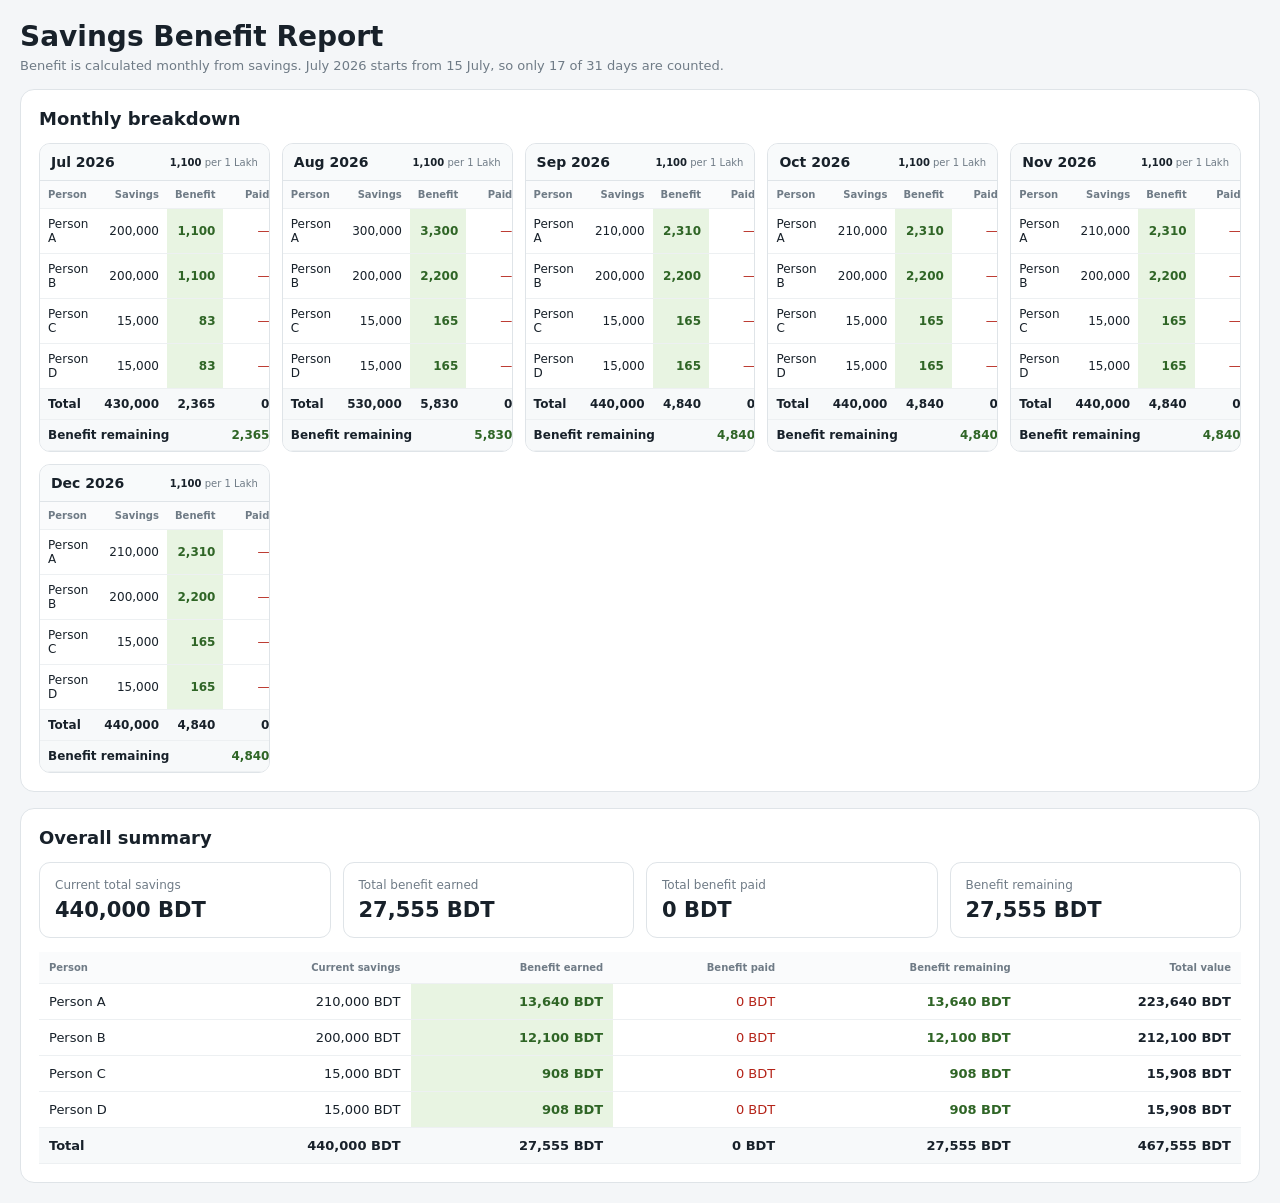
==== home.html @ acb14879 "Add files via upload" ====
<!doctype html>
<html lang="en">
<head>
<meta charset="utf-8">
<meta name="viewport" content="width=device-width,initial-scale=1">
<title>Savings Benefit Report</title>
<style>
*{box-sizing:border-box}
:root{--bg:#f4f6f8;--card:#fff;--line:#dfe4e8;--text:#18212a;--muted:#6f7b86;--dark:#111820;--green:#e8f4e2;--greenText:#2f6526;--red:#b42318}
body{margin:0;font-family:Inter,system-ui,-apple-system,"Segoe UI",sans-serif;background:var(--bg);color:var(--text)}
main{max-width:1500px;margin:auto;padding:20px}
h1{margin:0;font-size:28px}
.subtitle{margin:5px 0 0;color:var(--muted);font-size:13px}
.panel{margin-top:16px;background:var(--card);border:1px solid var(--line);border-radius:14px;padding:18px}
.panel h2{margin:0 0 14px;font-size:18px}
.months{display:grid;grid-template-columns:repeat(auto-fit,minmax(210px,1fr));gap:12px}
.month-card{background:#fff;border:1px solid var(--line);border-radius:11px;overflow:hidden}
.month-header{display:flex;justify-content:space-between;align-items:center;gap:8px;padding:10px 11px;background:#f8fafb;border-bottom:1px solid var(--line)}
.month-header strong{font-size:14px}
.rate{font-size:10px;color:var(--muted);white-space:nowrap}
.rate b{color:var(--text)}
table{width:100%;border-collapse:collapse;font-size:12px}
th,td{padding:8px;border-bottom:1px solid #edf0f2;text-align:right}
th:first-child,td:first-child{text-align:left}
th{background:#fafbfc;color:var(--muted);font-size:10px}
.benefit{background:var(--green);color:var(--greenText);font-weight:700}
.paid{color:var(--red)}
.month-total td{background:#f7f9fa;font-weight:700}
.summary-cards{display:grid;grid-template-columns:repeat(4,1fr);gap:12px}
.summary-card{background:#fff;border:1px solid var(--line);border-radius:11px;padding:15px}
.summary-card span{display:block;color:var(--muted);font-size:12px;margin-bottom:6px}
.summary-card strong{font-size:21px}
.summary-table{margin-top:14px;font-size:13px}
.summary-table th,.summary-table td{padding:10px}
.total-row td{font-weight:800;background:#f7f9fa}
.highlight{color:var(--greenText);font-weight:700}
@media(max-width:900px){
    main{padding:14px}
    .summary-cards{grid-template-columns:repeat(2,1fr)}
    .months{grid-template-columns:repeat(auto-fit,minmax(190px,1fr))}
}
@media(max-width:600px){
    h1{font-size:22px}
    .panel{padding:12px;border-radius:10px}
    .summary-cards{grid-template-columns:1fr 1fr;gap:8px}
    .summary-card{padding:11px}
    .summary-card strong{font-size:17px}
    .months{display:block}
    .month-card{margin-bottom:10px}
    .month-header{padding:9px 10px}
    table{font-size:11px}
    th,td{padding:7px 6px}
    .summary-table{display:block;overflow-x:auto}
}
@media(max-width:390px){
    main{padding:10px}
    .summary-cards{grid-template-columns:1fr}
}
</style>
</head>
<body>
<main>

<h1>Savings Benefit Report</h1>
<p class="subtitle">Benefit is calculated monthly from savings. July 2026 starts from 15 July, so only 17 of 31 days are counted.</p>

<section class="panel">
<h2>Monthly breakdown</h2>
<div id="months" class="months"></div>
</section>

<section class="panel">
<h2>Overall summary</h2>

<div class="summary-cards">
<div class="summary-card"><span>Current total savings</span><strong id="totalSavings">—</strong></div>
<div class="summary-card"><span>Total benefit earned</span><strong id="totalBenefit">—</strong></div>
<div class="summary-card"><span>Total benefit paid</span><strong id="totalPaid">—</strong></div>
<div class="summary-card"><span>Benefit remaining</span><strong id="remainingBenefit">—</strong></div>
</div>

<table class="summary-table">
<thead>
<tr>
<th>Person</th>
<th>Current savings</th>
<th>Benefit earned</th>
<th>Benefit paid</th>
<th>Benefit remaining</th>
<th>Total value</th>
</tr>
</thead>
<tbody id="summaryBody"></tbody>
</table>

</section>

</main>

<script>
const people=["Person A","Person B","Person C","Person D"];

const reportData=[
["Jul 2026",1100,[200000,200000,15000,15000],[0,0,0,0]],
["Aug 2026",1100,[300000,200000,15000,15000],[0,0,0,0]],
["Sep 2026",1100,[210000,200000,15000,15000],[0,0,0,0]],
["Oct 2026",1100,[210000,200000,15000,15000],[0,0,0,0]],
["Nov 2026",1100,[210000,200000,15000,15000],[0,0,0,0]],
["Dec 2026",1100,[210000,200000,15000,15000],[0,0,0,0]],
["Jan 2027",1100,[210000,200000,15000,15000],[0,0,0,0]],
["Feb 2027",1100,[210000,200000,15000,15000],[0,0,0,0]],
["Mar 2027",1100,[210000,200000,15000,15000],[0,0,0,0]],
["Apr 2027",1100,[210000,200000,15000,15000],[0,0,0,0]],
["May 2027",1100,[210000,200000,15000,15000],[0,0,0,0]],
["Jun 2027",1100,[210000,200000,15000,15000],[0,0,0,0]]
];

const $=id=>document.getElementById(id);
const number=n=>new Intl.NumberFormat("en-US",{maximumFractionDigits:0}).format(Math.round(n));
const money=n=>number(n)+" BDT";

function monthIndex(month){
    const [name,year]=month.split(" ");
    const months=["Jan","Feb","Mar","Apr","May","Jun","Jul","Aug","Sep","Oct","Nov","Dec"];
    return Number(year)*12+months.indexOf(name);
}

function visibleData(){
    const now=new Date();
    const current=now.getFullYear()*12+now.getMonth();
    const start=2026*12+6;
    return reportData.filter(r=>{
        const m=monthIndex(r[0]);
        return m>=start&&m<=current;
    });
}

function benefitFor(month,rate,saving){
    let benefit=saving/100000*rate;
    if(month==="Jul 2026")benefit*=0.5;
    return benefit;
}

function render(){
    const data=visibleData();

    $("months").innerHTML=data.map(([month,rate,savings,paid])=>{
        const benefits=savings.map((v,i)=>benefitFor(month,rate,v));
        const savingsTotal=savings.reduce((a,b)=>a+b,0);
        const benefitTotal=benefits.reduce((a,b)=>a+b,0);
        const paidTotal=paid.reduce((a,b)=>a+b,0);
        const remaining=benefitTotal-paidTotal;

        return `
        <div class="month-card">
            <div class="month-header">
                <strong>${month}</strong>
                <span class="rate"><b>${number(rate)}</b> per 1 Lakh</span>
            </div>
            <table>
                <thead>
                    <tr>
                        <th>Person</th>
                        <th>Savings</th>
                        <th>Benefit</th>
                        <th>Paid</th>
                    </tr>
                </thead>
                <tbody>
                    ${people.map((p,i)=>`
                        <tr>
                            <td>${p}</td>
                            <td>${number(savings[i])}</td>
                            <td class="benefit">${number(benefits[i])}</td>
                            <td class="paid">${paid[i]?number(paid[i]):"—"}</td>
                        </tr>
                    `).join("")}
                    <tr class="month-total">
                        <td>Total</td>
                        <td>${number(savingsTotal)}</td>
                        <td>${number(benefitTotal)}</td>
                        <td>${number(paidTotal)}</td>
                    </tr>
                    <tr class="month-total">
                        <td colspan="3">Benefit remaining</td>
                        <td class="highlight">${number(remaining)}</td>
                    </tr>
                </tbody>
            </table>
        </div>`;
    }).join("");

    if(!data.length){
        $("months").innerHTML='<div class="subtitle">No report data available yet.</div>';
        return;
    }

    const persons=people.map((_,i)=>{
        const currentSavings=data.at(-1)[2][i];
        const earned=data.reduce((s,[month,rate,savings])=>s+benefitFor(month,rate,savings[i]),0);
        const paid=data.reduce((s,m)=>s+(m[3][i]||0),0);
        const remaining=earned-paid;
        return{currentSavings,earned,paid,remaining};
    });

    const totalSavings=persons.reduce((s,p)=>s+p.currentSavings,0);
    const totalBenefit=persons.reduce((s,p)=>s+p.earned,0);
    const totalPaid=persons.reduce((s,p)=>s+p.paid,0);
    const remainingBenefit=totalBenefit-totalPaid;

    $("totalSavings").textContent=money(totalSavings);
    $("totalBenefit").textContent=money(totalBenefit);
    $("totalPaid").textContent=money(totalPaid);
    $("remainingBenefit").textContent=money(remainingBenefit);

    $("summaryBody").innerHTML=
        people.map((p,i)=>`
        <tr>
            <td>${p}</td>
            <td>${money(persons[i].currentSavings)}</td>
            <td class="benefit">${money(persons[i].earned)}</td>
            <td class="paid">${money(persons[i].paid)}</td>
            <td class="highlight">${money(persons[i].remaining)}</td>
            <td><b>${money(persons[i].currentSavings+persons[i].remaining)}</b></td>
        </tr>`).join("")+
        `<tr class="total-row">
            <td>Total</td>
            <td>${money(totalSavings)}</td>
            <td>${money(totalBenefit)}</td>
            <td>${money(totalPaid)}</td>
            <td>${money(remainingBenefit)}</td>
            <td>${money(totalSavings+remainingBenefit)}</td>
        </tr>`;
}

render();
</script>
</body>
</html>
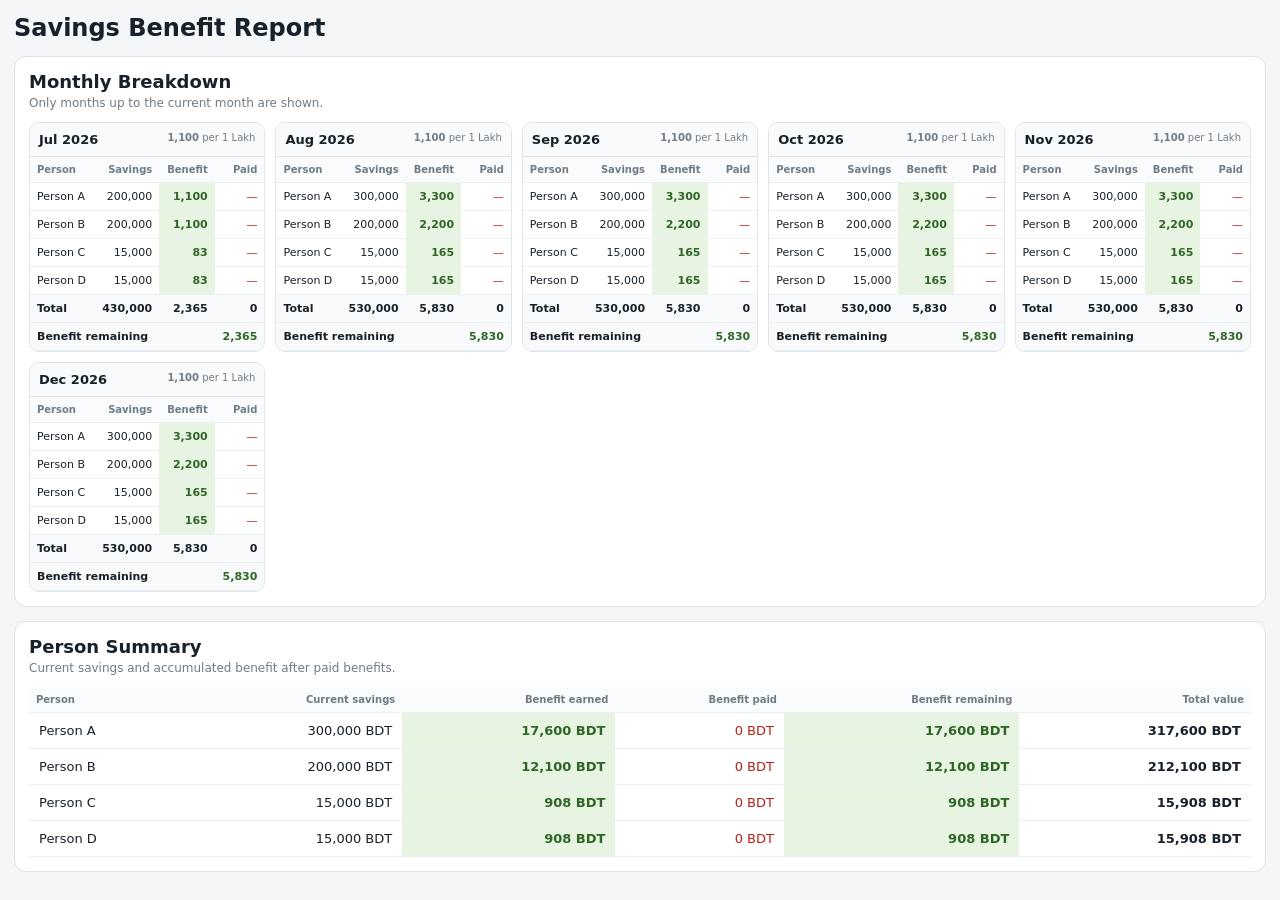
==== commit b727b927: "Update home.html" ====
--- a/home.html
+++ b/home.html
@@ -5,235 +5,80 @@
 <meta name="viewport" content="width=device-width,initial-scale=1">
 <title>Savings Benefit Report</title>
 <style>
-*{box-sizing:border-box}
-:root{--bg:#f4f6f8;--card:#fff;--line:#dfe4e8;--text:#18212a;--muted:#6f7b86;--dark:#111820;--green:#e8f4e2;--greenText:#2f6526;--red:#b42318}
-body{margin:0;font-family:Inter,system-ui,-apple-system,"Segoe UI",sans-serif;background:var(--bg);color:var(--text)}
-main{max-width:1500px;margin:auto;padding:20px}
-h1{margin:0;font-size:28px}
-.subtitle{margin:5px 0 0;color:var(--muted);font-size:13px}
-.panel{margin-top:16px;background:var(--card);border:1px solid var(--line);border-radius:14px;padding:18px}
-.panel h2{margin:0 0 14px;font-size:18px}
-.months{display:grid;grid-template-columns:repeat(auto-fit,minmax(210px,1fr));gap:12px}
-.month-card{background:#fff;border:1px solid var(--line);border-radius:11px;overflow:hidden}
-.month-header{display:flex;justify-content:space-between;align-items:center;gap:8px;padding:10px 11px;background:#f8fafb;border-bottom:1px solid var(--line)}
-.month-header strong{font-size:14px}
-.rate{font-size:10px;color:var(--muted);white-space:nowrap}
-.rate b{color:var(--text)}
-table{width:100%;border-collapse:collapse;font-size:12px}
-th,td{padding:8px;border-bottom:1px solid #edf0f2;text-align:right}
-th:first-child,td:first-child{text-align:left}
-th{background:#fafbfc;color:var(--muted);font-size:10px}
-.benefit{background:var(--green);color:var(--greenText);font-weight:700}
-.paid{color:var(--red)}
-.month-total td{background:#f7f9fa;font-weight:700}
-.summary-cards{display:grid;grid-template-columns:repeat(4,1fr);gap:12px}
-.summary-card{background:#fff;border:1px solid var(--line);border-radius:11px;padding:15px}
-.summary-card span{display:block;color:var(--muted);font-size:12px;margin-bottom:6px}
-.summary-card strong{font-size:21px}
-.summary-table{margin-top:14px;font-size:13px}
-.summary-table th,.summary-table td{padding:10px}
-.total-row td{font-weight:800;background:#f7f9fa}
-.highlight{color:var(--greenText);font-weight:700}
-@media(max-width:900px){
-    main{padding:14px}
-    .summary-cards{grid-template-columns:repeat(2,1fr)}
-    .months{grid-template-columns:repeat(auto-fit,minmax(190px,1fr))}
-}
-@media(max-width:600px){
-    h1{font-size:22px}
-    .panel{padding:12px;border-radius:10px}
-    .summary-cards{grid-template-columns:1fr 1fr;gap:8px}
-    .summary-card{padding:11px}
-    .summary-card strong{font-size:17px}
-    .months{display:block}
-    .month-card{margin-bottom:10px}
-    .month-header{padding:9px 10px}
-    table{font-size:11px}
-    th,td{padding:7px 6px}
-    .summary-table{display:block;overflow-x:auto}
-}
-@media(max-width:390px){
-    main{padding:10px}
-    .summary-cards{grid-template-columns:1fr}
-}
+*{box-sizing:border-box}body{margin:0;font-family:Inter,system-ui,sans-serif;background:#f4f6f8;color:#18212a}main{max-width:1500px;margin:auto;padding:14px}h1{margin:0;font-size:24px}.sub{margin:4px 0 0;color:#6f7b86;font-size:12px}.panel{margin-top:14px;padding:14px;background:#fff;border:1px solid #dfe4e8;border-radius:12px}.panel h2{margin:0 0 4px;font-size:18px}.months{display:grid;grid-template-columns:repeat(auto-fit,minmax(210px,1fr));gap:10px;margin-top:12px}.month{border:1px solid #dfe4e8;border-radius:10px;overflow:hidden;background:#fff}.head{display:flex;justify-content:space-between;gap:8px;padding:9px;background:#f8fafb;border-bottom:1px solid #dfe4e8}.head strong{font-size:13px}.rate{font-size:10px;color:#6f7b86}table{width:100%;border-collapse:collapse;font-size:11px}th,td{padding:7px;border-bottom:1px solid #edf0f2;text-align:right}th:first-child,td:first-child{text-align:left}th{font-size:10px;color:#6f7b86;background:#fafbfc}.benefit,.remaining{background:#e8f4e2;color:#2f6526;font-weight:700}.paid{color:#b42318}.total td{background:#f7f9fa;font-weight:700}.summary{margin-top:12px}.summary table{font-size:13px}.summary td{padding:10px}.summary .totalval{font-weight:800}
+@media(max-width:600px){main{padding:9px}h1{font-size:21px}.panel{padding:10px}.months{display:block}.month{margin-bottom:9px}.summary thead{display:none}.summary table,.summary tbody,.summary tr,.summary td{display:block;width:100%}.summary tr{margin-bottom:10px;border:1px solid #dfe4e8;border-radius:10px;overflow:hidden}.summary td{display:flex;justify-content:space-between;gap:12px;text-align:right!important;border-bottom:1px solid #edf0f2}.summary td:first-child{display:block;background:#f7f9fa;font-size:15px;font-weight:800;text-align:left!important}.summary td:not(:first-child)::before{content:attr(data-label);color:#6f7b86;font-size:12px;font-weight:400}.summary td:last-child{border-bottom:0;background:#f8fafb}}
 </style>
 </head>
 <body>
 <main>
-
 <h1>Savings Benefit Report</h1>
-<p class="subtitle">Benefit is calculated monthly from savings. July 2026 starts from 15 July, so only 17 of 31 days are counted.</p>
 
 <section class="panel">
-<h2>Monthly breakdown</h2>
+<h2>Monthly Breakdown</h2>
+<p class="sub">Only months up to the current month are shown.</p>
 <div id="months" class="months"></div>
 </section>
 
 <section class="panel">
-<h2>Overall summary</h2>
-
-<div class="summary-cards">
-<div class="summary-card"><span>Current total savings</span><strong id="totalSavings">—</strong></div>
-<div class="summary-card"><span>Total benefit earned</span><strong id="totalBenefit">—</strong></div>
-<div class="summary-card"><span>Total benefit paid</span><strong id="totalPaid">—</strong></div>
-<div class="summary-card"><span>Benefit remaining</span><strong id="remainingBenefit">—</strong></div>
-</div>
-
-<table class="summary-table">
-<thead>
-<tr>
-<th>Person</th>
-<th>Current savings</th>
-<th>Benefit earned</th>
-<th>Benefit paid</th>
-<th>Benefit remaining</th>
-<th>Total value</th>
-</tr>
-</thead>
-<tbody id="summaryBody"></tbody>
-</table>
-
+<h2>Person Summary</h2>
+<p class="sub">Current savings and accumulated benefit after paid benefits.</p>
+<div id="personSummary" class="summary"></div>
 </section>
-
 </main>
 
 <script>
 const people=["Person A","Person B","Person C","Person D"];
-
 const reportData=[
 ["Jul 2026",1100,[200000,200000,15000,15000],[0,0,0,0]],
 ["Aug 2026",1100,[300000,200000,15000,15000],[0,0,0,0]],
-["Sep 2026",1100,[210000,200000,15000,15000],[0,0,0,0]],
-["Oct 2026",1100,[210000,200000,15000,15000],[0,0,0,0]],
-["Nov 2026",1100,[210000,200000,15000,15000],[0,0,0,0]],
-["Dec 2026",1100,[210000,200000,15000,15000],[0,0,0,0]],
-["Jan 2027",1100,[210000,200000,15000,15000],[0,0,0,0]],
-["Feb 2027",1100,[210000,200000,15000,15000],[0,0,0,0]],
-["Mar 2027",1100,[210000,200000,15000,15000],[0,0,0,0]],
-["Apr 2027",1100,[210000,200000,15000,15000],[0,0,0,0]],
-["May 2027",1100,[210000,200000,15000,15000],[0,0,0,0]],
-["Jun 2027",1100,[210000,200000,15000,15000],[0,0,0,0]]
+["Sep 2026",1100,[300000,200000,15000,15000],[0,0,0,0]],
+["Oct 2026",1100,[300000,200000,15000,15000],[0,0,0,0]],
+["Nov 2026",1100,[300000,200000,15000,15000],[0,0,0,0]],
+["Dec 2026",1100,[300000,200000,15000,15000],[0,0,0,0]],
+["Jan 2027",1100,[300000,200000,15000,15000],[0,0,0,0]],
+["Feb 2027",1100,[300000,200000,15000,15000],[0,0,0,0]],
+["Mar 2027",1100,[300000,200000,15000,15000],[0,0,0,0]],
+["Apr 2027",1100,[300000,200000,15000,15000],[0,0,0,0]],
+["May 2027",1100,[300000,200000,15000,15000],[0,0,0,0]],
+["Jun 2027",1100,[300000,200000,15000,15000],[0,0,0,0]]
 ];
 
-const $=id=>document.getElementById(id);
-const number=n=>new Intl.NumberFormat("en-US",{maximumFractionDigits:0}).format(Math.round(n));
-const money=n=>number(n)+" BDT";
-
-function monthIndex(month){
-    const [name,year]=month.split(" ");
-    const months=["Jan","Feb","Mar","Apr","May","Jun","Jul","Aug","Sep","Oct","Nov","Dec"];
-    return Number(year)*12+months.indexOf(name);
-}
-
-function visibleData(){
-    const now=new Date();
-    const current=now.getFullYear()*12+now.getMonth();
-    const start=2026*12+6;
-    return reportData.filter(r=>{
-        const m=monthIndex(r[0]);
-        return m>=start&&m<=current;
-    });
-}
-
-function benefitFor(month,rate,saving){
-    let benefit=saving/100000*rate;
-    if(month==="Jul 2026")benefit*=0.5;
-    return benefit;
-}
+const $=id=>document.getElementById(id),fmt=n=>new Intl.NumberFormat("en-US",{maximumFractionDigits:0}).format(Math.round(n)),money=n=>fmt(n)+" BDT";
+const monthNo=m=>{const[a,y]=m.split(" "),ms=["Jan","Feb","Mar","Apr","May","Jun","Jul","Aug","Sep","Oct","Nov","Dec"];return +y*12+ms.indexOf(a)};
+const data=()=>{const n=new Date(),cur=n.getFullYear()*12+n.getMonth();return reportData.filter(r=>monthNo(r[0])<=cur)};
+const benefit=(m,r,s)=>s/100000*r*(m==="Jul 2026"?.5:1);
 
 function render(){
-    const data=visibleData();
+const d=data();
+if(!d.length){$("months").innerHTML='<p class="sub">No report available yet.</p>';return}
 
-    $("months").innerHTML=data.map(([month,rate,savings,paid])=>{
-        const benefits=savings.map((v,i)=>benefitFor(month,rate,v));
-        const savingsTotal=savings.reduce((a,b)=>a+b,0);
-        const benefitTotal=benefits.reduce((a,b)=>a+b,0);
-        const paidTotal=paid.reduce((a,b)=>a+b,0);
-        const remaining=benefitTotal-paidTotal;
+$("months").innerHTML=d.map(([m,r,s,p])=>{
+const b=s.map(v=>benefit(m,r,v)),st=s.reduce((a,b)=>a+b,0),bt=b.reduce((a,b)=>a+b,0),pt=p.reduce((a,b)=>a+b,0);
+return `<div class="month">
+<div class="head"><strong>${m}</strong><span class="rate"><b>${fmt(r)}</b> per 1 Lakh</span></div>
+<table><thead><tr><th>Person</th><th>Savings</th><th>Benefit</th><th>Paid</th></tr></thead><tbody>
+${people.map((x,i)=>`<tr><td>${x}</td><td>${fmt(s[i])}</td><td class="benefit">${fmt(b[i])}</td><td class="paid">${p[i]?fmt(p[i]):"—"}</td></tr>`).join("")}
+<tr class="total"><td>Total</td><td>${fmt(st)}</td><td>${fmt(bt)}</td><td>${fmt(pt)}</td></tr>
+<tr class="total"><td colspan="3">Benefit remaining</td><td class="remaining">${fmt(bt-pt)}</td></tr>
+</tbody></table></div>`}).join("");
 
-        return `
-        <div class="month-card">
-            <div class="month-header">
-                <strong>${month}</strong>
-                <span class="rate"><b>${number(rate)}</b> per 1 Lakh</span>
-            </div>
-            <table>
-                <thead>
-                    <tr>
-                        <th>Person</th>
-                        <th>Savings</th>
-                        <th>Benefit</th>
-                        <th>Paid</th>
-                    </tr>
-                </thead>
-                <tbody>
-                    ${people.map((p,i)=>`
-                        <tr>
-                            <td>${p}</td>
-                            <td>${number(savings[i])}</td>
-                            <td class="benefit">${number(benefits[i])}</td>
-                            <td class="paid">${paid[i]?number(paid[i]):"—"}</td>
-                        </tr>
-                    `).join("")}
-                    <tr class="month-total">
-                        <td>Total</td>
-                        <td>${number(savingsTotal)}</td>
-                        <td>${number(benefitTotal)}</td>
-                        <td>${number(paidTotal)}</td>
-                    </tr>
-                    <tr class="month-total">
-                        <td colspan="3">Benefit remaining</td>
-                        <td class="highlight">${number(remaining)}</td>
-                    </tr>
-                </tbody>
-            </table>
-        </div>`;
-    }).join("");
+const persons=people.map((_,i)=>{
+const current=d.at(-1)[2][i],earned=d.reduce((x,[m,r,s])=>x+benefit(m,r,s[i]),0),paid=d.reduce((x,m)=>x+(m[3][i]||0),0),remaining=earned-paid;
+return{current,earned,paid,remaining,total:current+remaining};
+});
 
-    if(!data.length){
-        $("months").innerHTML='<div class="subtitle">No report data available yet.</div>';
-        return;
-    }
-
-    const persons=people.map((_,i)=>{
-        const currentSavings=data.at(-1)[2][i];
-        const earned=data.reduce((s,[month,rate,savings])=>s+benefitFor(month,rate,savings[i]),0);
-        const paid=data.reduce((s,m)=>s+(m[3][i]||0),0);
-        const remaining=earned-paid;
-        return{currentSavings,earned,paid,remaining};
-    });
-
-    const totalSavings=persons.reduce((s,p)=>s+p.currentSavings,0);
-    const totalBenefit=persons.reduce((s,p)=>s+p.earned,0);
-    const totalPaid=persons.reduce((s,p)=>s+p.paid,0);
-    const remainingBenefit=totalBenefit-totalPaid;
-
-    $("totalSavings").textContent=money(totalSavings);
-    $("totalBenefit").textContent=money(totalBenefit);
-    $("totalPaid").textContent=money(totalPaid);
-    $("remainingBenefit").textContent=money(remainingBenefit);
-
-    $("summaryBody").innerHTML=
-        people.map((p,i)=>`
-        <tr>
-            <td>${p}</td>
-            <td>${money(persons[i].currentSavings)}</td>
-            <td class="benefit">${money(persons[i].earned)}</td>
-            <td class="paid">${money(persons[i].paid)}</td>
-            <td class="highlight">${money(persons[i].remaining)}</td>
-            <td><b>${money(persons[i].currentSavings+persons[i].remaining)}</b></td>
-        </tr>`).join("")+
-        `<tr class="total-row">
-            <td>Total</td>
-            <td>${money(totalSavings)}</td>
-            <td>${money(totalBenefit)}</td>
-            <td>${money(totalPaid)}</td>
-            <td>${money(remainingBenefit)}</td>
-            <td>${money(totalSavings+remainingBenefit)}</td>
-        </tr>`;
+$("personSummary").innerHTML=`<table><thead><tr><th>Person</th><th>Current savings</th><th>Benefit earned</th><th>Benefit paid</th><th>Benefit remaining</th><th>Total value</th></tr></thead><tbody>
+${people.map((p,i)=>`<tr>
+<td>${p}</td>
+<td data-label="Current savings">${money(persons[i].current)}</td>
+<td data-label="Benefit earned" class="benefit">${money(persons[i].earned)}</td>
+<td data-label="Benefit paid" class="paid">${money(persons[i].paid)}</td>
+<td data-label="Benefit remaining" class="remaining">${money(persons[i].remaining)}</td>
+<td data-label="Total value" class="totalval">${money(persons[i].total)}</td>
+</tr>`).join("")}
+</tbody></table>`;
 }
-
 render();
 </script>
 </body>
-</html>+</html>
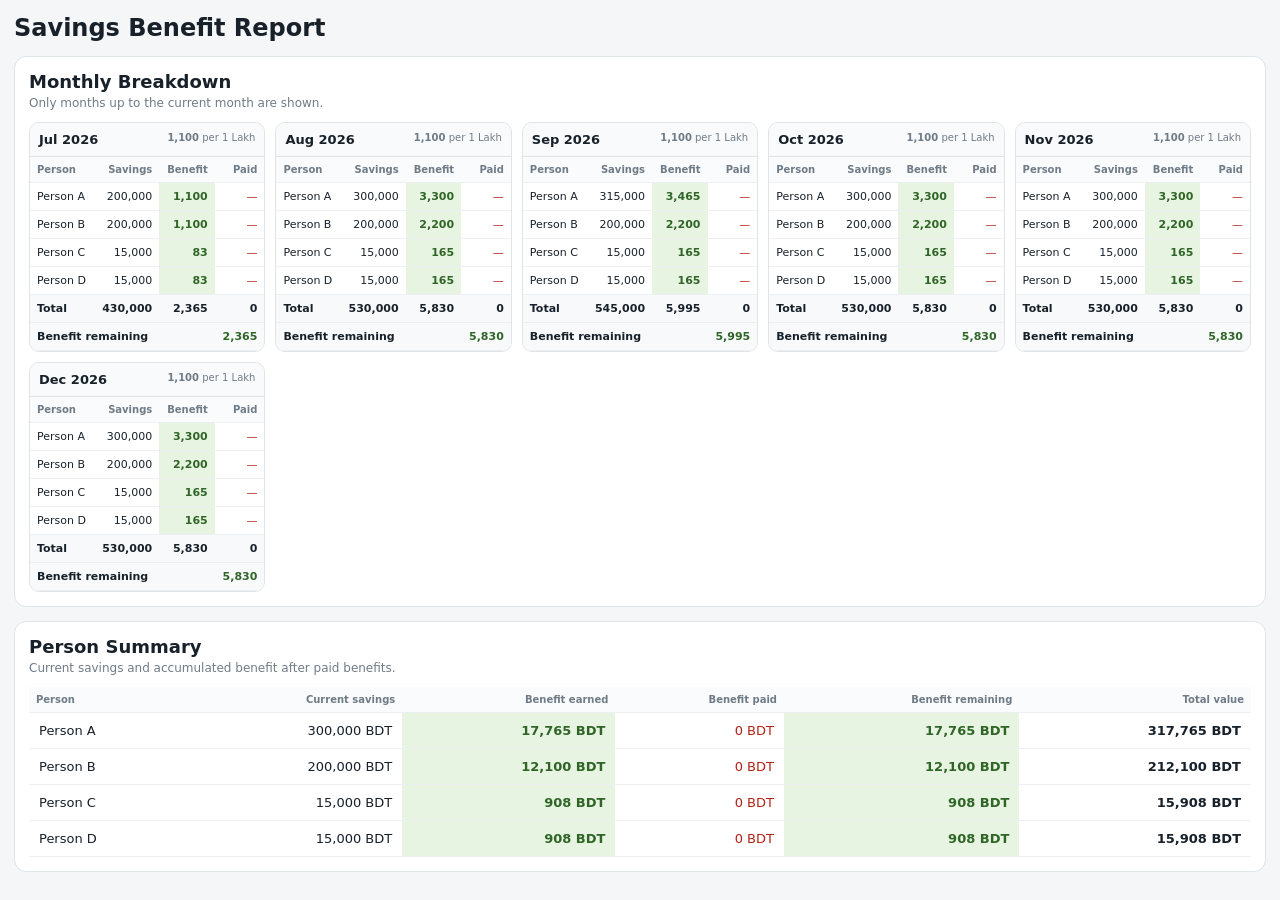
==== commit 6d880160: "Update home.html" ====
--- a/home.html
+++ b/home.html
@@ -31,7 +31,7 @@
 const reportData=[
 ["Jul 2026",1100,[200000,200000,15000,15000],[0,0,0,0]],
 ["Aug 2026",1100,[300000,200000,15000,15000],[0,0,0,0]],
-["Sep 2026",1100,[300000,200000,15000,15000],[0,0,0,0]],
+["Sep 2026",1100,[315000,200000,15000,15000],[0,0,0,0]],
 ["Oct 2026",1100,[300000,200000,15000,15000],[0,0,0,0]],
 ["Nov 2026",1100,[300000,200000,15000,15000],[0,0,0,0]],
 ["Dec 2026",1100,[300000,200000,15000,15000],[0,0,0,0]],
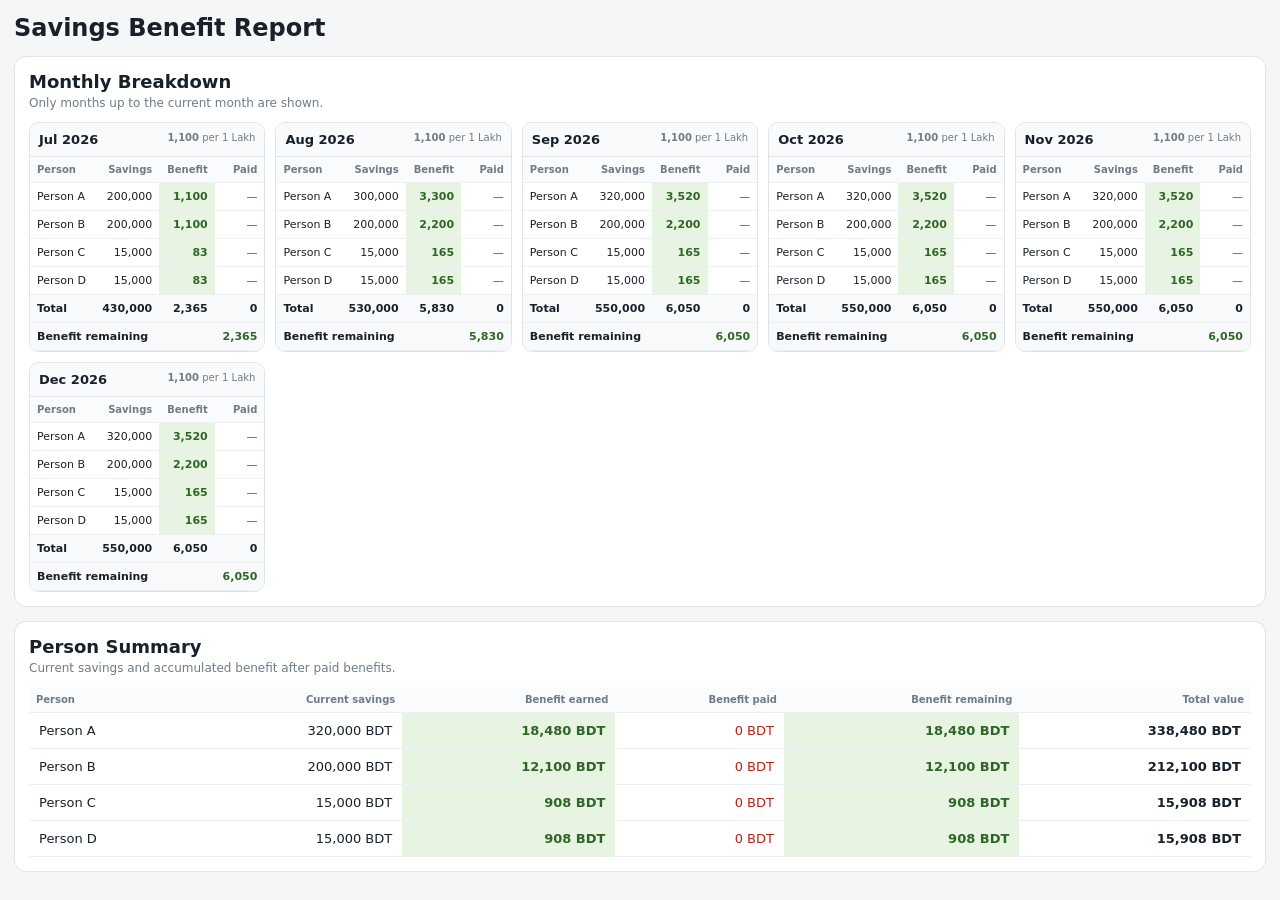
==== commit 8982fc8b: "Update home.html" ====
--- a/home.html
+++ b/home.html
@@ -31,16 +31,16 @@
 const reportData=[
 ["Jul 2026",1100,[200000,200000,15000,15000],[0,0,0,0]],
 ["Aug 2026",1100,[300000,200000,15000,15000],[0,0,0,0]],
-["Sep 2026",1100,[315000,200000,15000,15000],[0,0,0,0]],
-["Oct 2026",1100,[300000,200000,15000,15000],[0,0,0,0]],
-["Nov 2026",1100,[300000,200000,15000,15000],[0,0,0,0]],
-["Dec 2026",1100,[300000,200000,15000,15000],[0,0,0,0]],
-["Jan 2027",1100,[300000,200000,15000,15000],[0,0,0,0]],
-["Feb 2027",1100,[300000,200000,15000,15000],[0,0,0,0]],
-["Mar 2027",1100,[300000,200000,15000,15000],[0,0,0,0]],
-["Apr 2027",1100,[300000,200000,15000,15000],[0,0,0,0]],
-["May 2027",1100,[300000,200000,15000,15000],[0,0,0,0]],
-["Jun 2027",1100,[300000,200000,15000,15000],[0,0,0,0]]
+["Sep 2026",1100,[320000,200000,15000,15000],[0,0,0,0]],
+["Oct 2026",1100,[320000,200000,15000,15000],[0,0,0,0]],
+["Nov 2026",1100,[320000,200000,15000,15000],[0,0,0,0]],
+["Dec 2026",1100,[320000,200000,15000,15000],[0,0,0,0]],
+["Jan 2027",1100,[320000,200000,15000,15000],[0,0,0,0]],
+["Feb 2027",1100,[320000,200000,15000,15000],[0,0,0,0]],
+["Mar 2027",1100,[320000,200000,15000,15000],[0,0,0,0]],
+["Apr 2027",1100,[320000,200000,15000,15000],[0,0,0,0]],
+["May 2027",1100,[320000,200000,15000,15000],[0,0,0,0]],
+["Jun 2027",1100,[320000,200000,15000,15000],[0,0,0,0]]
 ];
 
 const $=id=>document.getElementById(id),fmt=n=>new Intl.NumberFormat("en-US",{maximumFractionDigits:0}).format(Math.round(n)),money=n=>fmt(n)+" BDT";
